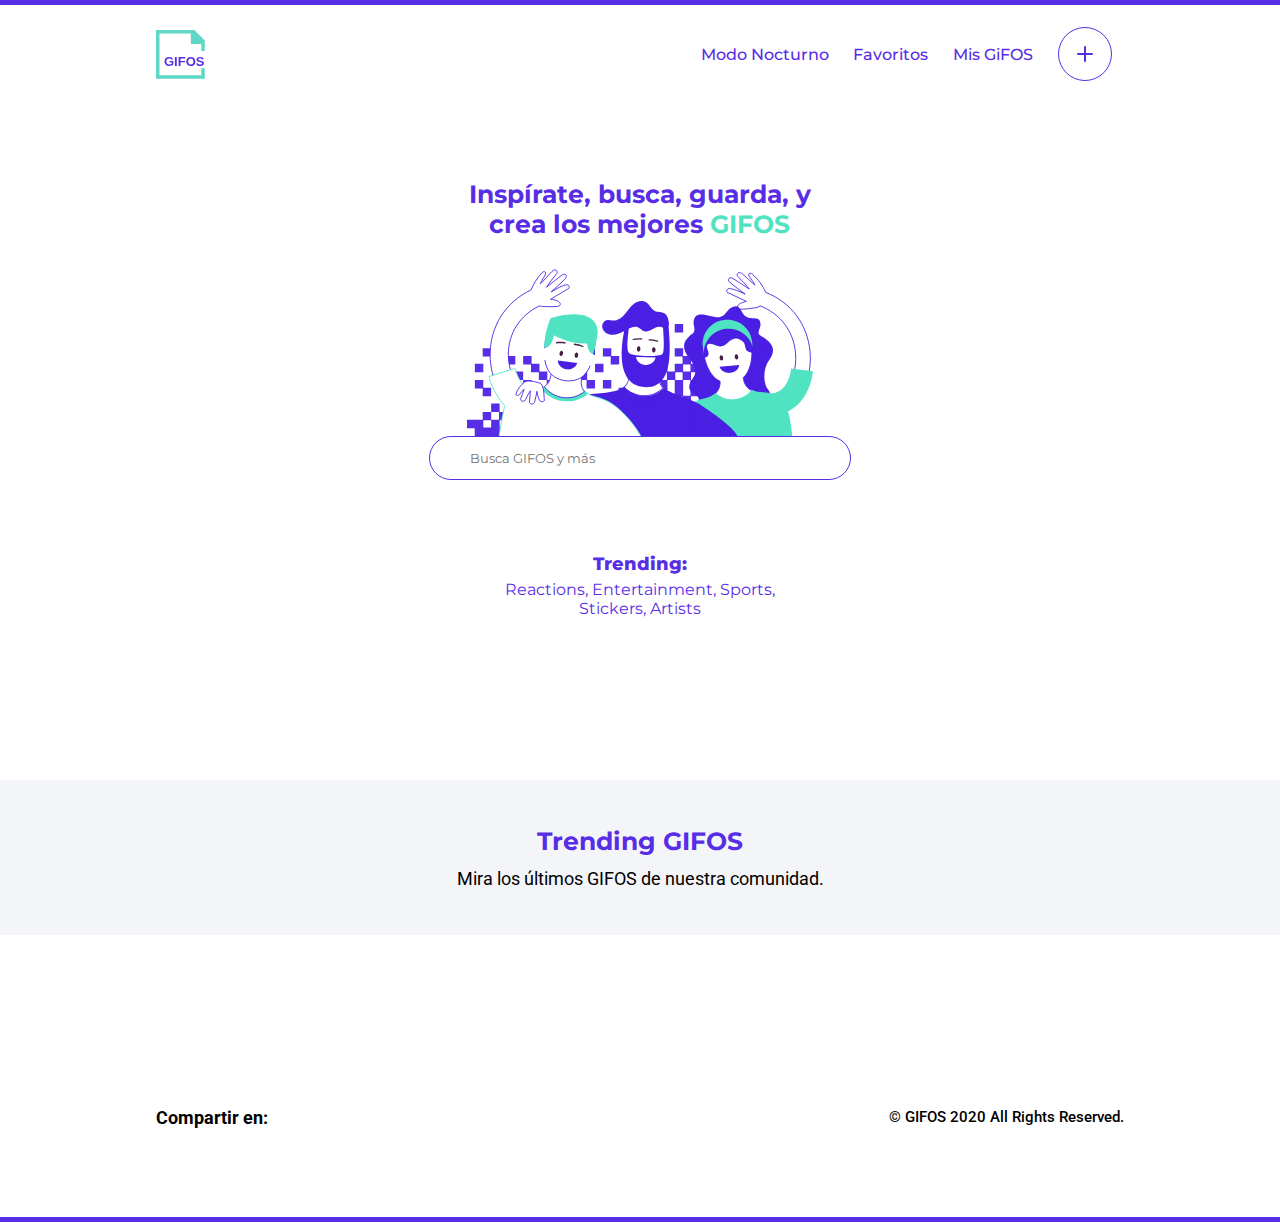
==== index.html @ c30f47fc "Se terminó la seccion favoritos y el comportamiento de los GIFOS" ====
<!DOCTYPE html>
<html lang="en">
<head>
    <meta charset="UTF-8">
    <meta http-equiv="X-UA-Compatible" content="IE=edge">
    <meta name="viewport" content="width=device-width, initial-scale=1.0">

    <!-- FONTS -->
    <link rel="preconnect" href="https://fonts.gstatic.com">
    <link href="https://fonts.googleapis.com/css2?family=Montserrat:wght@700&display=swap" rel="stylesheet">

    <!-- FONT AWESOME -->
    <link rel="stylesheet" href="https://pro.fontawesome.com/releases/v5.10.0/css/all.css" integrity="sha384-AYmEC3Yw5cVb3ZcuHtOA93w35dYTsvhLPVnYs9eStHfGJvOvKxVfELGroGkvsg+p" crossorigin="anonymous"/>

    <!-- ROBOTO PARA LOS LOGOS -->
    <link rel="preconnect" href="https://fonts.gstatic.com">
    <link href="https://fonts.googleapis.com/css2?family=Roboto:wght@700&display=swap" rel="stylesheet">
    
    <!-- STYLESHEETS -->
    <link rel="stylesheet" href="./style/basics_styles/style.css">
    <link rel="shortcut icon" href="assets/icon.png" type="image/x-icon">

    <!-- THEMES -->
    <link rel="stylesheet" href="./style/light_theme/light_theme.css" class="themeSheet">

    <title>GIFOS</title>
</head>
<body>
    <div class="bar"></div>
    <header class="">
        
        <img src="assets/logo-mobile.svg" alt="GIFOS_LOGO" class="logo">
        <i class="fas fa-bars burger_menu_btn"></i>
        <nav class="menu_navegacion">
            <ul>
                <li id="changeTheme">Modo Nocturno <span></span></li>
                <li class="option favs">Favoritos <span></span></li>
                <li class="option my_gifs">Mis GiFOS <span></span></li>
                <img src="assets/button-crear-gifo.svg" alt="" class="create_btn">
            </ul>

        </nav>
    </header>

    <main>
        <section class="main_section search_section">
            
            <h2>Inspírate, busca, guarda, y crea los mejores <span>GIFOS</span> </h2>

            <img src="assets/ilustra_header.svg" alt="Ilustracion_header">

            <div class="busqueda" id="despliegue">
                
                <div class="search">

                    <i class="fas fa-search icons"></i>
    
                    <input type="text" class="input_search" id="site-search" name="site-search" placeholder="Busca GIFOS y más">
    
                    <i class="fas fa-times icons icon_close"></i>
                    
                </div>
            
                <div class="resultado" id="resultado">

                    <div class="sugerencia" onclick="cuadrosBusqueda(1)">
                        
                    </div>
                    <div class="sugerencia" onclick="cuadrosBusqueda(2)">
            
                    </div>
                    <div class="sugerencia" onclick="cuadrosBusqueda(3)">
            
                    </div>
                </div>
                
            </div>
            <h3>Trending:</h3>
            <p>Reactions, Entertainment, Sports, Stickers, Artists</p>

        </section>

        <div class="full_screen_container" hidden></div>


        <section class="trendings">
            <h2>Trending GIFOS</h2>
            <p>Mira los últimos 
            GIFOS de nuestra comunidad.</p>

            <div class="gif-tendencias">
                
            </div>
        </section>
        
    </main>

    <footer>
        <h2>Compartir en:</h2>
        <div class="social_media">
            <i class="fab fa-facebook-f"></i>
            <i class="fab fa-twitter"></i>
            <i class="fab fa-instagram"></i>        </div>
        <p>© GIFOS 2020 All Rights Reserved.</p>
    </footer>
    <div class="bar"></div>

    <script src="scripts/funciones_pagina.js"></script>
    <script src="scripts/gifs.js"></script>
    <script src="scripts/script.js"></script>
    <script src="scripts/favorites.js"></script>
</body>
</html>
---- style/basics_styles/style.css ----
* {
  margin: 0;
  padding: 0;
  -webkit-box-sizing: border-box;
          box-sizing: border-box;
  font-family: 'Montserrat', sans-serif;
}

.bar {
  width: 100%;
  height: 5px;
}

header {
  display: -webkit-box;
  display: -ms-flexbox;
  display: flex;
  -webkit-box-orient: horizontal;
  -webkit-box-direction: normal;
      -ms-flex-flow: row wrap;
          flex-flow: row wrap;
  -webkit-box-pack: justify;
      -ms-flex-pack: justify;
          justify-content: space-between;
  -webkit-box-align: center;
      -ms-flex-align: center;
          align-items: center;
  padding: 22px 22px 22px 22px;
  z-index: 1;
  height: 95px;
  position: -webkit-sticky;
  position: sticky;
  top: 0;
}

header .logo:hover {
  cursor: pointer;
}

header .burger_menu_btn {
  font-size: 20px;
}

header .menu_navegacion {
  position: fixed;
  top: -100vh;
  right: 0;
  width: 100vw;
  height: 100vh;
  z-index: 100;
  -webkit-transition: 200ms ease-in;
  transition: 200ms ease-in;
  display: -webkit-box;
  display: -ms-flexbox;
  display: flex;
  -webkit-box-pack: center;
      -ms-flex-pack: center;
          justify-content: center;
}

header .menu_navegacion ul {
  margin-top: 10vh;
  list-style: none;
  display: -webkit-box;
  display: -ms-flexbox;
  display: flex;
  -webkit-box-orient: vertical;
  -webkit-box-direction: normal;
      -ms-flex-flow: column wrap;
          flex-flow: column wrap;
  -webkit-box-align: center;
      -ms-flex-align: center;
          align-items: center;
}

header .menu_navegacion ul img {
  display: none;
}

header .menu_navegacion ul li {
  padding: 15px 0;
  display: -webkit-box;
  display: -ms-flexbox;
  display: flex;
  -webkit-box-orient: vertical;
  -webkit-box-direction: normal;
      -ms-flex-flow: column;
          flex-flow: column;
  -webkit-box-align: center;
      -ms-flex-align: center;
          align-items: center;
}

header .menu_navegacion ul li:hover {
  cursor: pointer;
  -webkit-text-decoration: underline #50E3C2;
          text-decoration: underline #50E3C2;
}

header .menu_navegacion ul li span {
  margin-top: 10px;
  border-bottom: 1px solid;
  width: 35%;
}

main {
  display: -webkit-box;
  display: -ms-flexbox;
  display: flex;
  -webkit-box-orient: vertical;
  -webkit-box-direction: normal;
      -ms-flex-flow: column wrap;
          flex-flow: column wrap;
  -webkit-box-align: center;
      -ms-flex-align: center;
          align-items: center;
}

main .search_section {
  margin-top: 10px;
  display: -webkit-box;
  display: -ms-flexbox;
  display: flex;
  -webkit-box-orient: vertical;
  -webkit-box-direction: normal;
      -ms-flex-flow: column wrap;
          flex-flow: column wrap;
  width: 90%;
}

main .search_section h2 {
  width: 95%;
  text-align: center;
  font-size: 25px;
}

main .search_section img {
  margin-top: 30px;
  width: 82%;
  -ms-flex-item-align: center;
      -ms-grid-row-align: center;
      align-self: center;
}

main .search_section .busqueda {
  display: -webkit-box;
  display: -ms-flexbox;
  display: flex;
  -webkit-box-orient: vertical;
  -webkit-box-direction: normal;
      -ms-flex-flow: column;
          flex-flow: column;
  padding: 10px 20px;
  border-radius: 27px;
  -webkit-box-pack: justify;
      -ms-flex-pack: justify;
          justify-content: space-between;
}

main .search_section .busqueda .resultado {
  display: none;
  margin-left: 10px;
  border-top: 1px solid #c4c4c4;
  margin-top: 20px;
}

main .search_section .busqueda .resultado .sugerencia {
  display: -webkit-box;
  display: -ms-flexbox;
  display: flex;
  margin: 10px 0;
  padding: 5px;
}

main .search_section .busqueda .resultado .sugerencia:hover {
  background-color: rgba(191, 189, 189, 0.3);
  cursor: pointer;
}

main .search_section .busqueda .search {
  display: -webkit-box;
  display: -ms-flexbox;
  display: flex;
  -webkit-box-align: center;
      -ms-flex-align: center;
          align-items: center;
  -webkit-box-orient: horizontal;
  -webkit-box-direction: reverse;
      -ms-flex-flow: row-reverse;
          flex-flow: row-reverse;
}

main .search_section .busqueda .search .icon_close {
  display: none;
}

main .search_section .busqueda .search .input_search {
  height: 22px;
  border: none;
  width: 100%;
  margin: 0 10px;
  padding-left: 10px;
}

main .search_section .busqueda .search .icons:hover {
  cursor: pointer;
}

main .search_section .busqueda .busqueda {
  display: none;
}

main .search_section h3 {
  font-size: 16px;
  -ms-flex-item-align: center;
      -ms-grid-row-align: center;
      align-self: center;
  margin: 44px 0 5px 0;
  font-weight: 800;
}

main .search_section p {
  font-size: 14px;
  -ms-flex-item-align: center;
      -ms-grid-row-align: center;
      align-self: center;
  width: 70%;
  text-align: center;
  font-weight: 400;
}

.gif {
  background-size: 100% 100%;
  -ms-flex-item-align: center;
      -ms-grid-row-align: center;
      align-self: center;
  -ms-grid-column-align: center;
      justify-self: center;
  width: 260px;
  height: 200px;
}

.gif .gif_bg {
  overflow: hidden;
  height: 100%;
}

.gif .gif_hover {
  background-color: #562ee5a3;
  padding: 15px;
  display: -webkit-box;
  display: -ms-flexbox;
  display: flex;
  -webkit-box-orient: vertical;
  -webkit-box-direction: normal;
      -ms-flex-flow: column wrap;
          flex-flow: column wrap;
  -webkit-box-pack: justify;
      -ms-flex-pack: justify;
          justify-content: space-between;
  display: none;
  height: 100%;
}

.gif .gif_hover .buttons {
  -ms-flex-item-align: end;
      align-self: flex-end;
}

.gif .gif_hover .buttons .button {
  height: 25px;
  width: 25px;
  border-radius: 5px;
  border: none;
  opacity: 0.8;
}

.gif .gif_hover .buttons .button i {
  color: #562ee5;
}

.gif .gif_hover .buttons .button:hover {
  opacity: 1;
  cursor: pointer;
}

.gif .gif_hover .buttons .un_fav {
  opacity: 1;
}

.gif .gif_hover h2 {
  font-size: 18px;
  color: white;
  font-weight: 400;
}

.gif .gif_hover P {
  justify-self: flex-end;
  color: white;
  font-size: 15px;
  -ms-flex-item-align: end;
      align-self: flex-end;
}

.gif .gif_hover .unfav .un_fav, .gif .gif_hover .unfav .delete {
  display: none;
}

.gif .gif_hover .mygif .un_fav, .gif .gif_hover .mygif .fav {
  display: none;
}

.gif .gif_hover .favorite .fav, .gif .gif_hover .favorite .delete {
  display: none;
}

/* Large devices (laptops/desktops, 768px and up) */
@media only screen and (max-width: 768px) {
  .gif {
    width: 156px;
    height: 120px;
  }
  .gif .gif_hover {
    padding: 5px !important;
  }
  .gif .gif_hover .button {
    -webkit-transform: scale(0.9) !important;
            transform: scale(0.9) !important;
  }
  .gif .gif_hover h2 {
    font-size: 10px;
  }
  .gif .gif_hover p {
    font-size: 8px;
  }
}

.full_screen_container {
  width: 100vw;
  height: 100vh;
  position: fixed;
  top: 0;
  left: 0;
  background-color: rgba(0, 0, 0, 0.8);
  z-index: 10000;
  padding: 15px;
  display: none;
  -webkit-box-orient: horizontal;
  -webkit-box-direction: normal;
      -ms-flex-flow: row wrap;
          flex-flow: row wrap;
  -webkit-box-pack: center;
      -ms-flex-pack: center;
          justify-content: center;
  -webkit-box-align: center;
      -ms-flex-align: center;
          align-items: center;
}

@media only screen and (max-width: 768px) {
  .full_screen_container img {
    width: 95vw;
  }
}

.section_favs {
  display: -webkit-box;
  display: -ms-flexbox;
  display: flex;
  -webkit-box-orient: vertical;
  -webkit-box-direction: normal;
      -ms-flex-flow: column wrap;
          flex-flow: column wrap;
  -webkit-box-align: center;
      -ms-flex-align: center;
          align-items: center;
  margin-top: 46px;
}

.section_favs .grid_container {
  margin-top: 46px;
  width: 95vw;
  display: -ms-grid;
  display: grid;
  -ms-grid-columns: (1fr)[2];
      grid-template-columns: repeat(2, 1fr);
  grid-gap: 15px 0;
  grid-auto-rows: minmax(100px, auto);
}

.section_favs .grid_container .no_gifs {
  text-align: center;
}

@media only screen and (min-width: 768px) {
  .grid_container {
    width: 80vw !important;
    display: -ms-grid;
    display: grid;
    -ms-grid-columns: (1fr)[4] !important;
        grid-template-columns: repeat(4, 1fr) !important;
    grid-gap: 10px !important;
    grid-auto-rows: minmax(100px, auto) !important;
  }
}

main .trendings {
  padding: 46px 0;
  margin-top: 90px;
  display: -webkit-box;
  display: -ms-flexbox;
  display: flex;
  -webkit-box-orient: vertical;
  -webkit-box-direction: normal;
      -ms-flex-flow: column wrap;
          flex-flow: column wrap;
  -webkit-box-align: center;
      -ms-flex-align: center;
          align-items: center;
  width: 100%;
}

main .trendings h2 {
  font-size: 20px;
}

main .trendings p {
  font-size: 16px;
  text-align: center;
  width: 60%;
  font-family: Roboto, sans-serif;
}

footer {
  margin-top: 82px;
  display: -webkit-box;
  display: -ms-flexbox;
  display: flex;
  -webkit-box-orient: vertical;
  -webkit-box-direction: normal;
      -ms-flex-flow: column wrap;
          flex-flow: column wrap;
  -webkit-box-align: center;
      -ms-flex-align: center;
          align-items: center;
  height: 200px;
  -ms-flex-pack: distribute;
      justify-content: space-around;
}

footer h2 {
  font-size: 18px;
  font-family: 'Roboto', sans-serif;
}

footer .social_media {
  display: -webkit-box;
  display: -ms-flexbox;
  display: flex;
  -ms-flex-pack: distribute;
      justify-content: space-around;
  width: 50%;
}

footer .social_media img {
  height: 25px;
}

footer p {
  font-size: 15px;
  font-family: 'Roboto', sans-serif;
  font-weight: 500;
}

/* Large devices (laptops/desktops, 768px and up) */
@media only screen and (min-width: 768px) {
  header {
    height: unset;
    display: -webkit-box;
    display: -ms-flexbox;
    display: flex;
    -webkit-box-orient: horizontal;
    -webkit-box-direction: normal;
        -ms-flex-flow: row wrap;
            flex-flow: row wrap;
    padding: 22px 156px;
    position: static;
  }
  header .burger_menu_btn {
    display: none;
  }
  header .menu_navegacion {
    position: static;
    width: unset;
    height: unset;
    display: -webkit-box;
    display: -ms-flexbox;
    display: flex;
    -webkit-box-orient: horizontal;
    -webkit-box-direction: normal;
        -ms-flex-flow: row wrap;
            flex-flow: row wrap;
    width: 45%;
  }
  header .menu_navegacion ul {
    margin-top: 0;
    width: 100%;
    list-style: none;
    display: -webkit-box;
    display: -ms-flexbox;
    display: flex;
    -webkit-box-orient: horizontal;
    -webkit-box-direction: normal;
        -ms-flex-flow: row wrap;
            flex-flow: row wrap;
    -ms-flex-pack: distribute;
        justify-content: space-around;
  }
  header .menu_navegacion ul img {
    display: block;
  }
  header .menu_navegacion ul img:hover {
    cursor: pointer;
  }
  header .menu_navegacion ul li {
    padding: 15px 0;
    display: -webkit-box;
    display: -ms-flexbox;
    display: flex;
    -webkit-box-orient: vertical;
    -webkit-box-direction: normal;
        -ms-flex-flow: column;
            flex-flow: column;
    -webkit-box-align: center;
        -ms-flex-align: center;
            align-items: center;
  }
  header .menu_navegacion ul li span {
    display: none;
  }
  main .search_section {
    width: 33%;
    margin-top: 76px;
  }
  main .search_section h2 {
    width: 90%;
    -ms-flex-item-align: center;
        -ms-grid-row-align: center;
        align-self: center;
  }
  main .search_section h3 {
    margin-top: 73px;
    font-size: 18px;
  }
  main .search_section p {
    font-size: 16px;
  }
  main .trendings {
    margin-top: 162px;
  }
  main .trendings h2 {
    font-size: 25px;
    margin-bottom: 12px;
  }
  main .trendings p {
    font-size: 18px;
    width: unset;
  }
  footer {
    -webkit-box-orient: horizontal;
    -webkit-box-direction: normal;
        -ms-flex-flow: row wrap;
            flex-flow: row wrap;
    -webkit-box-pack: start;
        -ms-flex-pack: start;
            justify-content: flex-start;
    padding: 0 156px;
  }
  footer .social_media {
    width: 10%;
    margin-left: 10px;
  }
  footer p {
    margin-left: auto;
  }
}
/*# sourceMappingURL=style.css.map */
---- style/light_theme/light_theme.css ----
.bar {
  background-color: #572EE5;
}

header {
  background-color: white;
}

.burger_menu_btn {
  color: #572EE5;
}

.menu_navegacion {
  background-color: #572ee5f0;
}

.menu_navegacion li {
  color: white;
}

.search_section h2 {
  color: #572EE5;
}

.search_section h2 span {
  color: #50E3C2;
}

.search_section i {
  color: #572EE5;
}

.search_section .busqueda {
  border: 1px solid #572EE5;
}

.search_section h3 {
  color: #572EE5;
}

.search_section p {
  color: #572EE5;
}

.section_favs h2 {
  color: #572EE5;
}

.section_favs .no_gifs {
  color: #572EE5;
}

.trendings {
  background-color: #F3F5F8;
}

.trendings h2 {
  color: #572EE5;
}

.trendings p {
  color: black;
}

footer .social_media {
  color: #9CAFC3;
  font-size: 1.8rem;
}

footer .social_media i:hover {
  color: #572EE5;
  cursor: pointer;
}

@media only screen and (min-width: 768px) {
  .menu_navegacion {
    background-color: transparent;
  }
  .menu_navegacion li {
    color: #572EE5;
    font-weight: 500;
  }
  .menu_navegacion li:hover {
    color: #50E3C2;
  }
}
/*# sourceMappingURL=light_theme.css.map */
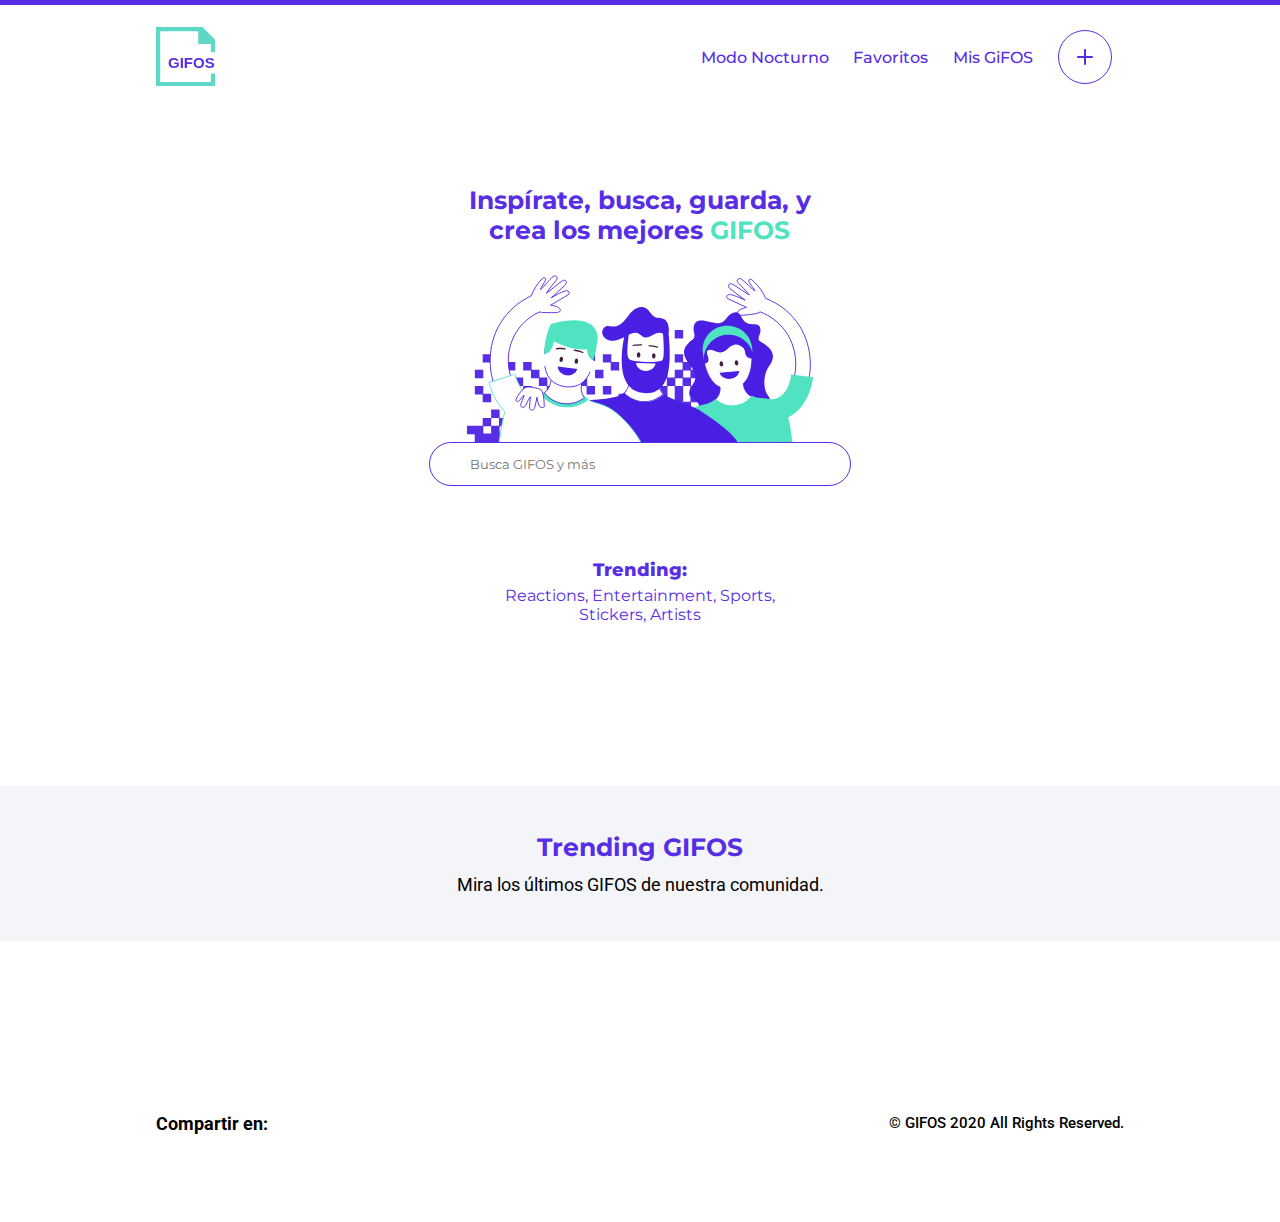
==== commit 30239509: "Script de subida" ====
--- a/index.html
+++ b/index.html
@@ -4,6 +4,7 @@
     <meta charset="UTF-8">
     <meta http-equiv="X-UA-Compatible" content="IE=edge">
     <meta name="viewport" content="width=device-width, initial-scale=1.0">
+    
 
     <!-- FONTS -->
     <link rel="preconnect" href="https://fonts.gstatic.com">
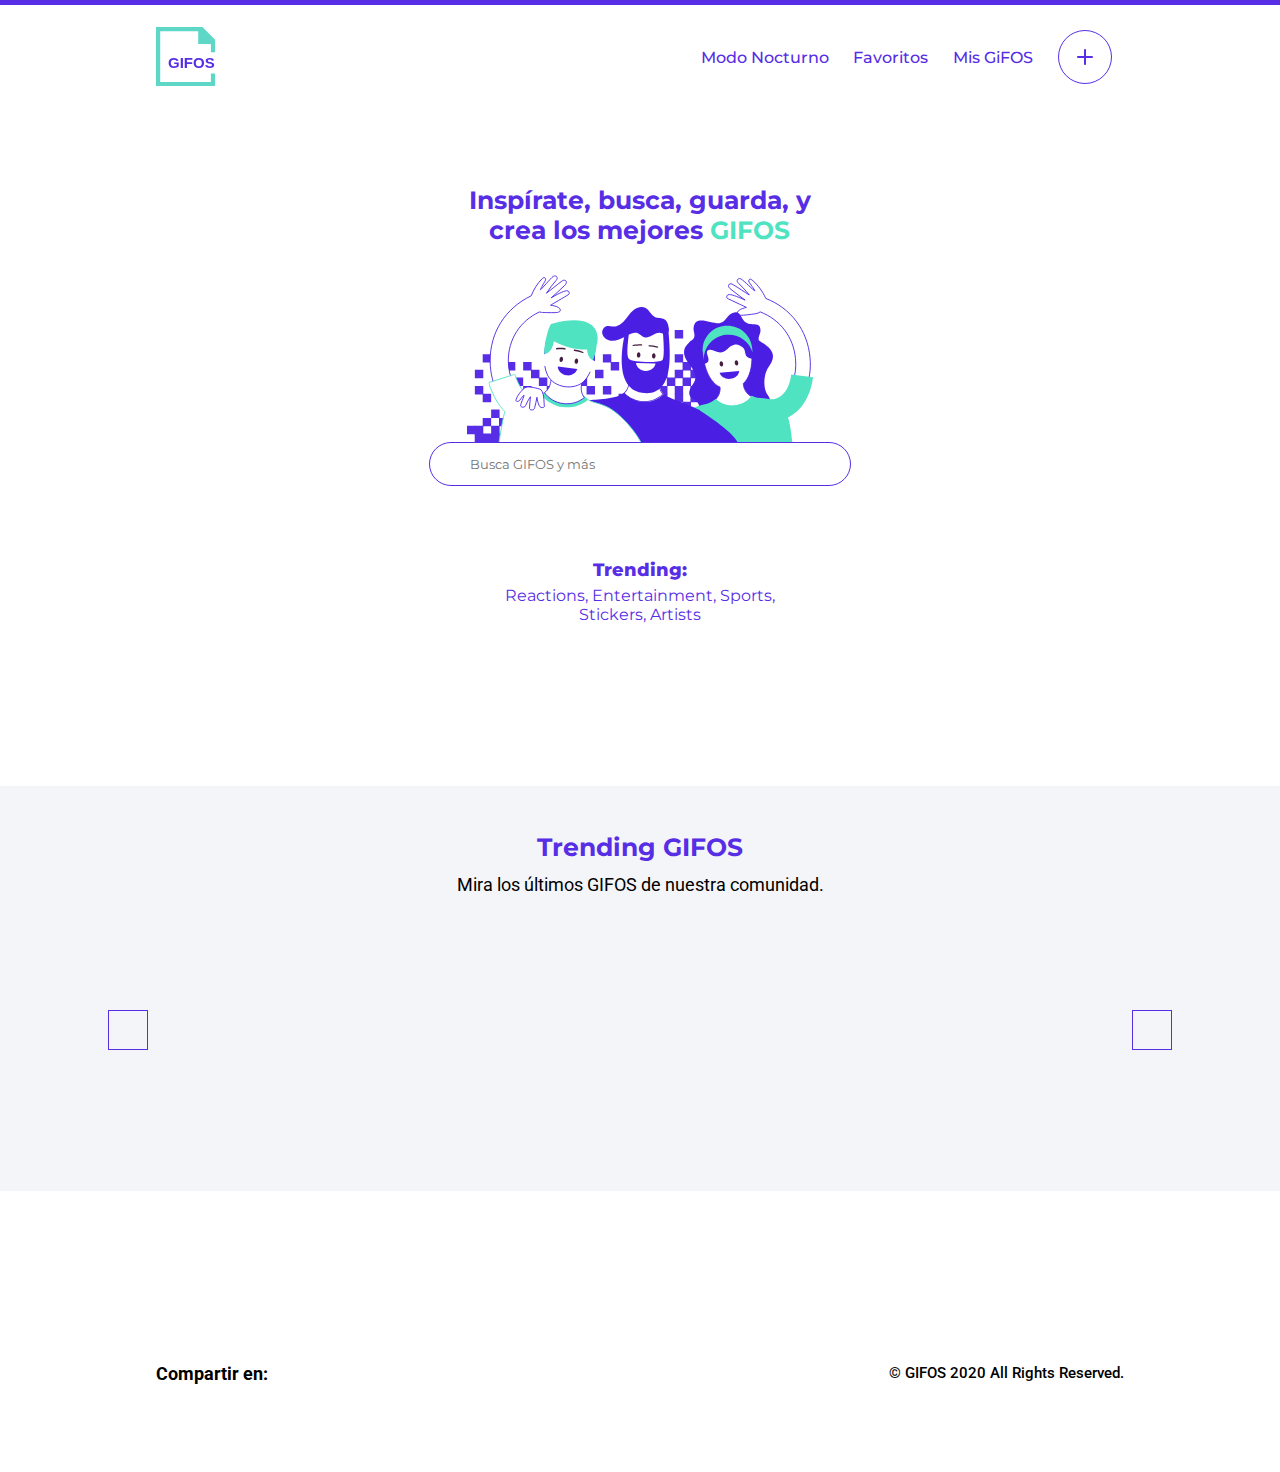
==== commit 0506acb9: "Creacion del carrusel, y ajuste en la pantalla completa de los gifs" ====
--- a/index.html
+++ b/index.html
@@ -81,17 +81,29 @@
 
         </section>
 
-        <div class="full_screen_container" hidden></div>
+        <div class="full_screen_container" hidden>
 
+            
+        </div>
 
         <section class="trendings">
             <h2>Trending GIFOS</h2>
             <p>Mira los últimos 
             GIFOS de nuestra comunidad.</p>
+            
+            
+            <div class="trendings_container">
 
-            <div class="gif-tendencias">
-                
+                <button class="slider" id="left"><i class="fas fa-chevron-left"></i></button>
+
+                <div class="carousel-gif-tendencias">
+
+                </div>
+
+                <button class="slider" id="right"><i class="fas fa-chevron-right"></i></button>
             </div>
+
+            
         </section>
         
     </main>
@@ -109,6 +121,7 @@
     <script src="scripts/funciones_pagina.js"></script>
     <script src="scripts/gifs.js"></script>
     <script src="scripts/script.js"></script>
+    <script src="scripts/trendings.js"></script>
     <script src="scripts/favorites.js"></script>
 </body>
 </html>--- a/style/basics_styles/style.css
+++ b/style/basics_styles/style.css
@@ -4,6 +4,10 @@
   -webkit-box-sizing: border-box;
           box-sizing: border-box;
   font-family: 'Montserrat', sans-serif;
+}
+
+body {
+  overflow-x: hidden;
 }
 
 .bar {
@@ -253,8 +257,8 @@
   display: flex;
   -webkit-box-orient: vertical;
   -webkit-box-direction: normal;
-      -ms-flex-flow: column wrap;
-          flex-flow: column wrap;
+      -ms-flex-flow: column;
+          flex-flow: column;
   -webkit-box-pack: justify;
       -ms-flex-pack: justify;
           justify-content: space-between;
@@ -314,23 +318,22 @@
   display: none;
 }
 
-/* Large devices (laptops/desktops, 768px and up) */
 @media only screen and (max-width: 768px) {
-  .gif {
+  .gif, .trending {
     width: 156px;
     height: 120px;
   }
-  .gif .gif_hover {
+  .gif .gif_hover, .trending .gif_hover {
     padding: 5px !important;
   }
-  .gif .gif_hover .button {
+  .gif .gif_hover .button, .trending .gif_hover .button {
     -webkit-transform: scale(0.9) !important;
             transform: scale(0.9) !important;
   }
-  .gif .gif_hover h2 {
+  .gif .gif_hover h2, .trending .gif_hover h2 {
     font-size: 10px;
   }
-  .gif .gif_hover p {
+  .gif .gif_hover p, .trending .gif_hover p {
     font-size: 8px;
   }
 }
@@ -341,14 +344,16 @@
   position: fixed;
   top: 0;
   left: 0;
-  background-color: rgba(0, 0, 0, 0.8);
+  background-color: white;
   z-index: 10000;
   padding: 15px;
-  display: none;
-  -webkit-box-orient: horizontal;
-  -webkit-box-direction: normal;
-      -ms-flex-flow: row wrap;
-          flex-flow: row wrap;
+  border: 2px solid black;
+  overflow: scroll;
+  display: none;
+  -webkit-box-orient: vertical;
+  -webkit-box-direction: normal;
+      -ms-flex-flow: column;
+          flex-flow: column;
   -webkit-box-pack: center;
       -ms-flex-pack: center;
           justify-content: center;
@@ -357,9 +362,86 @@
           align-items: center;
 }
 
+.full_screen_container .fa-times {
+  position: absolute;
+  top: 40px;
+  right: 40px;
+  font-size: 1.4rem;
+}
+
+.full_screen_container .fa-times:hover {
+  cursor: pointer;
+}
+
+.full_screen_container .controllers {
+  display: -webkit-box;
+  display: -ms-flexbox;
+  display: flex;
+  -webkit-box-orient: horizontal;
+  -webkit-box-direction: reverse;
+      -ms-flex-direction: row-reverse;
+          flex-direction: row-reverse;
+  -webkit-box-pack: justify;
+      -ms-flex-pack: justify;
+          justify-content: space-between;
+  padding: 20px;
+  width: 50vw;
+  border: 1px solid rgba(128, 128, 128, 0.46);
+}
+
+.full_screen_container .controllers .button {
+  height: 25px;
+  width: 25px;
+  border-radius: 5px;
+  border: none;
+  opacity: 0.8;
+}
+
+.full_screen_container .controllers .button i {
+  color: #562ee5;
+}
+
+.full_screen_container .controllers .button i:hover {
+  cursor: pointer;
+}
+
+.full_screen_container .controllers .button:hover {
+  opacity: 1;
+  cursor: pointer;
+}
+
+.full_screen_container .controllers .info {
+  display: -webkit-box;
+  display: -ms-flexbox;
+  display: flex;
+  -webkit-box-orient: vertical;
+  -webkit-box-direction: normal;
+      -ms-flex-flow: column;
+          flex-flow: column;
+}
+
+.full_screen_container .controllers .info h2, .full_screen_container .controllers .info p {
+  font-size: 0.7rem;
+}
+
+.full_screen_container .favorite .delete, .full_screen_container .favorite .expand, .full_screen_container .favorite .fav {
+  display: none;
+}
+
+.full_screen_container .unfav .delete, .full_screen_container .unfav .expand, .full_screen_container .unfav .un_fav {
+  display: none;
+}
+
 @media only screen and (max-width: 768px) {
   .full_screen_container img {
-    width: 95vw;
+    width: 90vw;
+  }
+  .full_screen_container .controllers {
+    width: 95%;
+    height: 10vh;
+    -webkit-box-pack: justify;
+        -ms-flex-pack: justify;
+            justify-content: space-between;
   }
 }
 
@@ -429,6 +511,64 @@
   text-align: center;
   width: 60%;
   font-family: Roboto, sans-serif;
+}
+
+.trendings_container {
+  margin-top: 20px;
+  width: 100vw;
+  display: -webkit-box;
+  display: -ms-flexbox;
+  display: flex;
+  -webkit-box-orient: horizontal;
+  -webkit-box-direction: normal;
+      -ms-flex-flow: row wrap;
+          flex-flow: row wrap;
+  -ms-flex-pack: distribute;
+      justify-content: space-around;
+  -webkit-box-align: center;
+      -ms-flex-align: center;
+          align-items: center;
+}
+
+.trendings_container .carousel-gif-tendencias {
+  scroll-behavior: smooth;
+  width: 90%;
+  display: -webkit-box;
+  display: -ms-flexbox;
+  display: flex;
+  overflow-y: hidden;
+  overflow-x: scroll;
+  height: 230px;
+}
+
+.trendings_container .carousel-gif-tendencias::-webkit-scrollbar {
+  display: none;
+}
+
+.trendings_container .carousel-gif-tendencias .gif {
+  margin: 10px;
+  min-width: 176px;
+  height: 140px;
+}
+
+.trendings_container .carousel-gif-tendencias .gif .gif_hover .info p, .trendings_container .carousel-gif-tendencias .gif .gif_hover .info h2 {
+  font-size: 1.03rem;
+  text-align: left;
+}
+
+.trendings_container .slider {
+  display: none;
+  width: 40px;
+  height: 40px;
+  background-color: transparent;
+  border: 1px solid #572EE5;
+  color: #572EE5;
+}
+
+.trendings_container .slider:hover {
+  cursor: pointer;
+  background-color: #572EE5;
+  color: white;
 }
 
 footer {
@@ -566,6 +706,20 @@
     font-size: 18px;
     width: unset;
   }
+  .trendings_container {
+    width: 90vw;
+  }
+  .trendings_container .carousel-gif-tendencias {
+    width: 70%;
+  }
+  .trendings_container .carousel-gif-tendencias .gif {
+    margin: 10px;
+    min-width: 260px;
+    height: 220px;
+  }
+  .trendings_container .slider {
+    display: block;
+  }
   footer {
     -webkit-box-orient: horizontal;
     -webkit-box-direction: normal;
--- a/style/light_theme/light_theme.css
+++ b/style/light_theme/light_theme.css
@@ -62,6 +62,10 @@
   color: black;
 }
 
+.full_screen_container .fa-times {
+  color: #572EE5;
+}
+
 footer .social_media {
   color: #9CAFC3;
   font-size: 1.8rem;
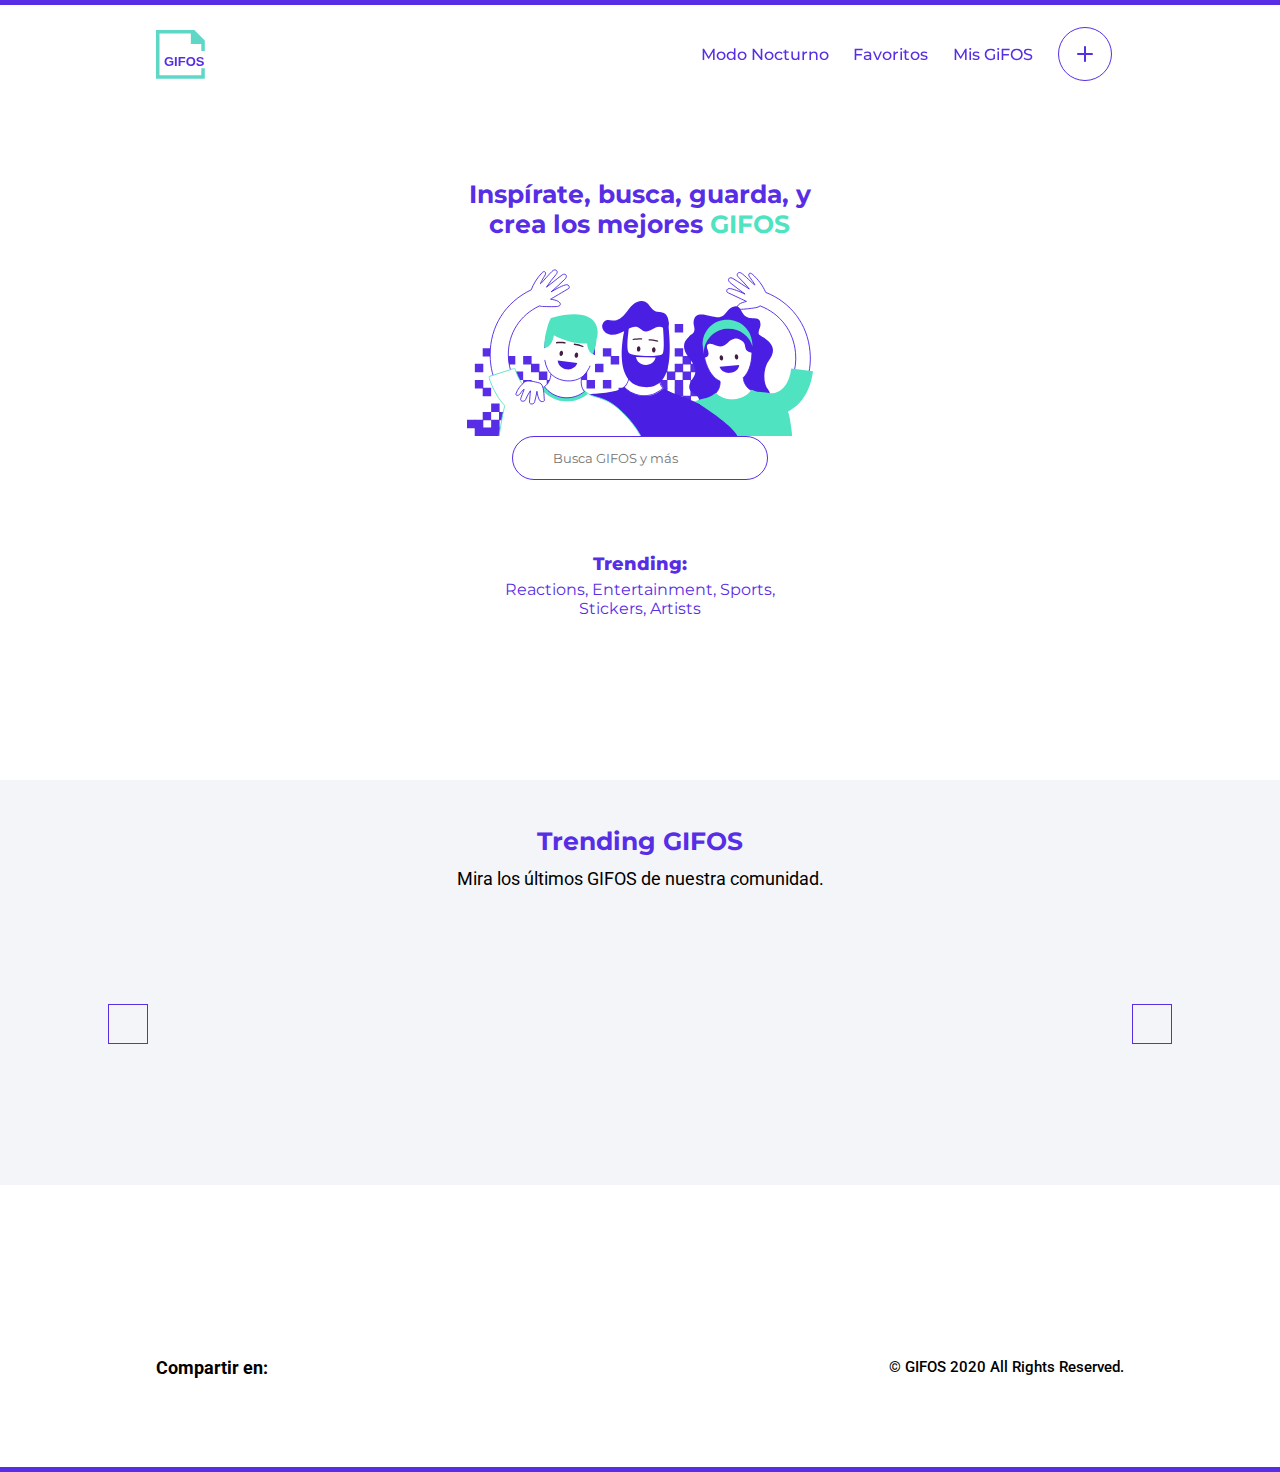
==== commit 2004f9ec: "seccion de busqueda arreglada" ====
--- a/index.html
+++ b/index.html
@@ -76,10 +76,20 @@
                 </div>
                 
             </div>
+
+            
+            
+    
             <h3>Trending:</h3>
             <p>Reactions, Entertainment, Sports, Stickers, Artists</p>
 
         </section>
+
+        <div class="grid_container">
+        
+        </div>
+        
+        
 
         <div class="full_screen_container" hidden>
 
@@ -123,5 +133,6 @@
     <script src="scripts/script.js"></script>
     <script src="scripts/trendings.js"></script>
     <script src="scripts/favorites.js"></script>
+    <script src="scripts/misGifs.js"></script>
 </body>
 </html>--- a/style/basics_styles/style.css
+++ b/style/basics_styles/style.css
@@ -13,6 +13,9 @@
 .bar {
   width: 100%;
   height: 5px;
+  position: -webkit-sticky;
+  position: sticky;
+  top: 0;
 }
 
 header {
@@ -312,6 +315,10 @@
 
 .gif .gif_hover .mygif .un_fav, .gif .gif_hover .mygif .fav {
   display: none;
+}
+
+.gif .gif_hover .mygif .delete {
+  display: inline-block !important;
 }
 
 .gif .gif_hover .favorite .fav, .gif .gif_hover .favorite .delete {
@@ -434,10 +441,10 @@
 
 @media only screen and (max-width: 768px) {
   .full_screen_container img {
-    width: 90vw;
+    width: 95vw;
   }
   .full_screen_container .controllers {
-    width: 95%;
+    width: 97%;
     height: 10vh;
     -webkit-box-pack: justify;
         -ms-flex-pack: justify;
@@ -445,7 +452,7 @@
   }
 }
 
-.section_favs {
+.section_favs, .section_mis_gifs, .search_section {
   display: -webkit-box;
   display: -ms-flexbox;
   display: flex;
@@ -459,7 +466,7 @@
   margin-top: 46px;
 }
 
-.section_favs .grid_container {
+.section_favs .grid_container, .section_mis_gifs .grid_container, .search_section .grid_container {
   margin-top: 46px;
   width: 95vw;
   display: -ms-grid;
@@ -470,7 +477,7 @@
   grid-auto-rows: minmax(100px, auto);
 }
 
-.section_favs .grid_container .no_gifs {
+.section_favs .grid_container .no_gifs, .section_mis_gifs .grid_container .no_gifs, .search_section .grid_container .no_gifs {
   text-align: center;
 }
 
--- a/style/light_theme/light_theme.css
+++ b/style/light_theme/light_theme.css
@@ -42,11 +42,11 @@
   color: #572EE5;
 }
 
-.section_favs h2 {
+.section_favs h2, .section_mis_gifs h2 {
   color: #572EE5;
 }
 
-.section_favs .no_gifs {
+.section_favs .no_gifs, .section_mis_gifs .no_gifs {
   color: #572EE5;
 }
 
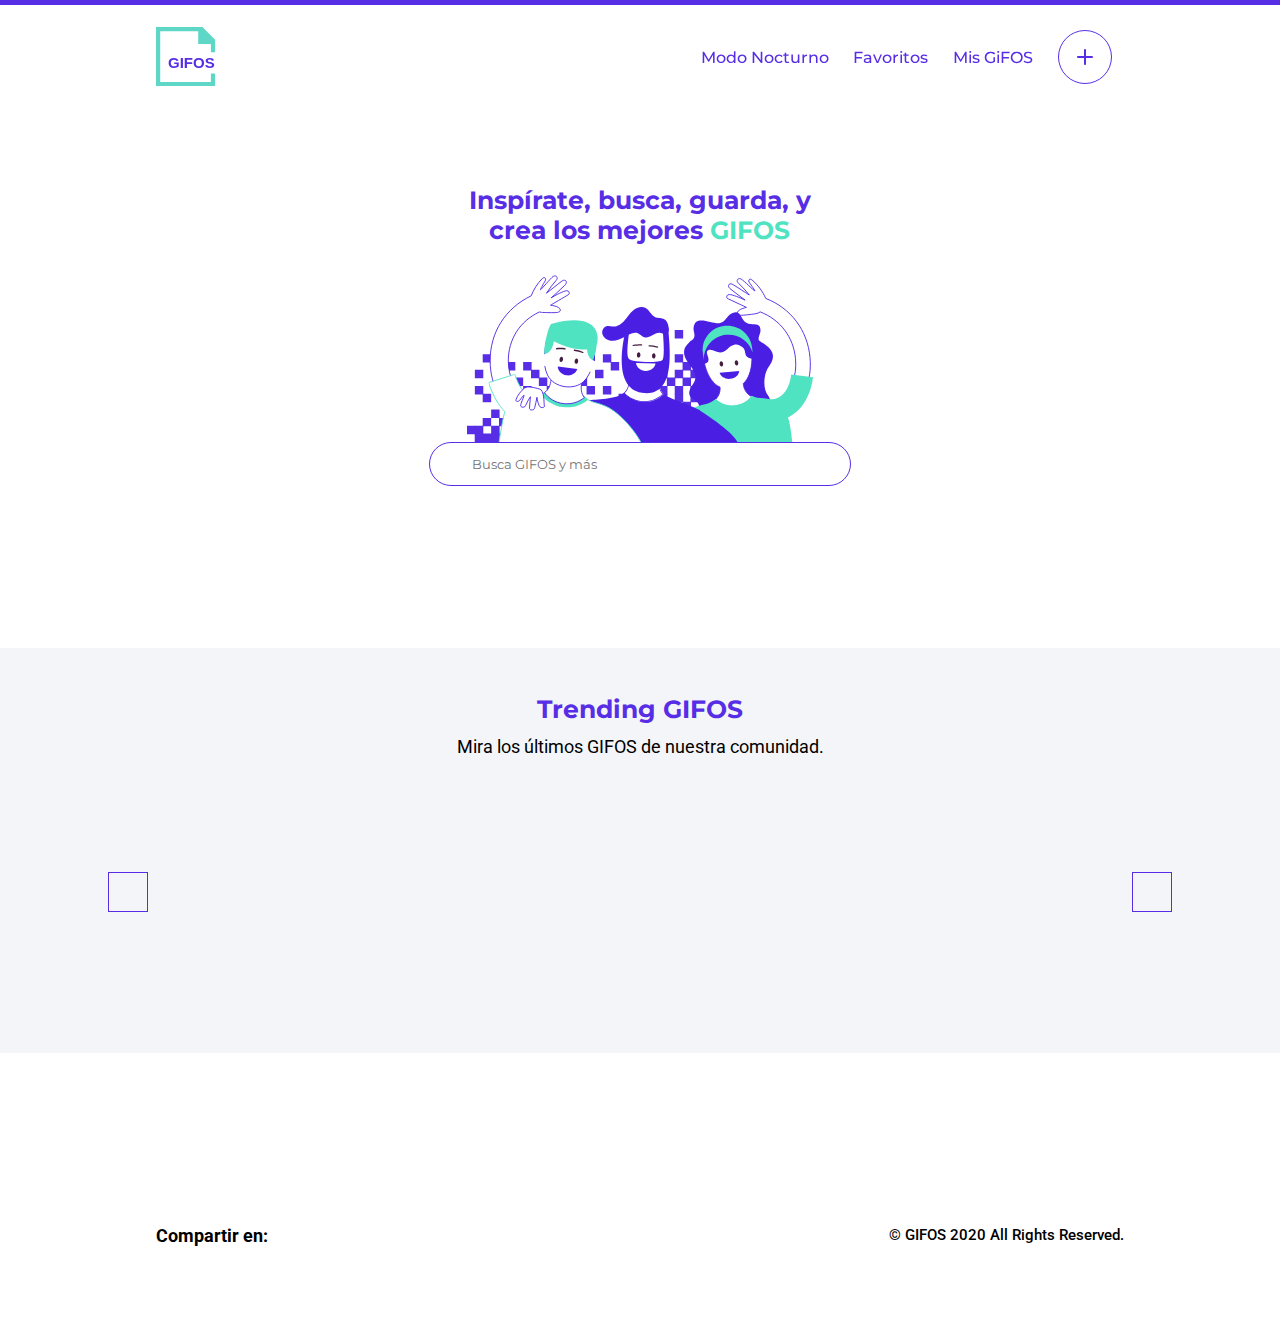
==== commit 0d9e5f26: "Diseño de Upload implementado falta ultima correccion de subida" ====
--- a/index.html
+++ b/index.html
@@ -80,14 +80,22 @@
             
             
     
-            <h3>Trending:</h3>
-            <p>Reactions, Entertainment, Sports, Stickers, Artists</p>
+            
 
         </section>
 
-        <div class="grid_container">
+        <section class="search_result" hidden>
+
+            <div class="div_search_result"></div>
+            <h2 class="search_title"></h2>
+            <div class="grid_container">
+            
+            </div>
+
+            <h3>Trending:</h3>
+            <p>Reactions, Entertainment, Sports, Stickers, Artists</p>
+        </section>
         
-        </div>
         
         
 
--- a/style/basics_styles/style.css
+++ b/style/basics_styles/style.css
@@ -37,7 +37,7 @@
   height: 95px;
   position: -webkit-sticky;
   position: sticky;
-  top: 0;
+  top: 5px;
 }
 
 header .logo:hover {
@@ -123,6 +123,19 @@
           align-items: center;
 }
 
+main .search_result {
+  display: none;
+}
+
+main .search_result .search_title {
+  text-align: center;
+  margin: 60px;
+}
+
+main .search_result h3 {
+  margin: 50px 0 0 0;
+}
+
 main .search_section {
   margin-top: 10px;
   display: -webkit-box;
@@ -204,7 +217,7 @@
 main .search_section .busqueda .search .input_search {
   height: 22px;
   border: none;
-  width: 100%;
+  width: 65vw;
   margin: 0 10px;
   padding-left: 10px;
 }
@@ -452,7 +465,7 @@
   }
 }
 
-.section_favs, .section_mis_gifs, .search_section {
+.section_favs, .section_mis_gifs, .search_result {
   display: -webkit-box;
   display: -ms-flexbox;
   display: flex;
@@ -466,7 +479,7 @@
   margin-top: 46px;
 }
 
-.section_favs .grid_container, .section_mis_gifs .grid_container, .search_section .grid_container {
+.section_favs .grid_container, .section_mis_gifs .grid_container, .search_result .grid_container {
   margin-top: 46px;
   width: 95vw;
   display: -ms-grid;
@@ -477,7 +490,7 @@
   grid-auto-rows: minmax(100px, auto);
 }
 
-.section_favs .grid_container .no_gifs, .section_mis_gifs .grid_container .no_gifs, .search_section .grid_container .no_gifs {
+.section_favs .grid_container .no_gifs, .section_mis_gifs .grid_container .no_gifs, .search_result .grid_container .no_gifs {
   text-align: center;
 }
 
@@ -578,6 +591,100 @@
   color: white;
 }
 
+.main_upload #comenzar, .main_upload .capturar, .main_upload #stop, .main_upload #subir2 {
+  width: 8vw;
+  padding: 12px;
+  border-radius: 25px;
+}
+
+.main_upload .section_a {
+  display: -webkit-box;
+  display: -ms-flexbox;
+  display: flex;
+  -webkit-box-align: center;
+      -ms-flex-align: center;
+          align-items: center;
+}
+
+.main_upload .section_a #subir {
+  display: -webkit-box;
+  display: -ms-flexbox;
+  display: flex;
+  -webkit-box-pack: center;
+      -ms-flex-pack: center;
+          justify-content: center;
+  -webkit-box-align: center;
+      -ms-flex-align: center;
+          align-items: center;
+  border: 1px solid;
+  width: 50vw;
+  height: 50vh;
+  margin: 10px 30px;
+  padding: 35px 108px;
+}
+
+.main_upload .section_a #subir video {
+  width: 480px;
+  height: 320px;
+}
+
+.main_upload .section_a .pelicula_logo {
+  -ms-flex-item-align: end;
+      align-self: flex-end;
+}
+
+.main_upload .section_a .camara_logo {
+  padding-right: 50px;
+  height: 150px;
+}
+
+.main_upload .buttons {
+  display: -webkit-box;
+  display: -ms-flexbox;
+  display: flex;
+  -webkit-box-orient: vertical;
+  -webkit-box-direction: normal;
+      -ms-flex-flow: column wrap;
+          flex-flow: column wrap;
+  -webkit-box-align: center;
+      -ms-flex-align: center;
+          align-items: center;
+}
+
+.main_upload .buttons .paginator {
+  display: -webkit-box;
+  display: -ms-flexbox;
+  display: flex;
+  width: 12vw;
+  -webkit-box-pack: justify;
+      -ms-flex-pack: justify;
+          justify-content: space-between;
+  margin: 24px 0;
+}
+
+.main_upload .buttons .paginator p {
+  display: -webkit-box;
+  display: -ms-flexbox;
+  display: flex;
+  -webkit-box-pack: center;
+      -ms-flex-pack: center;
+          justify-content: center;
+  -webkit-box-align: center;
+      -ms-flex-align: center;
+          align-items: center;
+  width: 40px;
+  height: 40px;
+  border-radius: 50%;
+  border: 1px solid;
+}
+
+.main_upload .buttons .divisor {
+  border: 3px solid;
+  width: 55vw;
+  border-radius: 5px;
+  margin: 0 0 24px 0;
+}
+
 footer {
   margin-top: 82px;
   display: -webkit-box;
@@ -617,6 +724,100 @@
   font-size: 15px;
   font-family: 'Roboto', sans-serif;
   font-weight: 500;
+}
+
+.main_upload #comenzar, .main_upload .capturar, .main_upload #stop, .main_upload #subir2 {
+  width: 8vw;
+  padding: 12px;
+  border-radius: 25px;
+}
+
+.main_upload .section_a {
+  display: -webkit-box;
+  display: -ms-flexbox;
+  display: flex;
+  -webkit-box-align: center;
+      -ms-flex-align: center;
+          align-items: center;
+}
+
+.main_upload .section_a #subir {
+  display: -webkit-box;
+  display: -ms-flexbox;
+  display: flex;
+  -webkit-box-pack: center;
+      -ms-flex-pack: center;
+          justify-content: center;
+  -webkit-box-align: center;
+      -ms-flex-align: center;
+          align-items: center;
+  border: 1px solid;
+  width: 50vw;
+  height: 50vh;
+  margin: 10px 30px;
+  padding: 35px 108px;
+}
+
+.main_upload .section_a #subir video {
+  width: 480px;
+  height: 320px;
+}
+
+.main_upload .section_a .pelicula_logo {
+  -ms-flex-item-align: end;
+      align-self: flex-end;
+}
+
+.main_upload .section_a .camara_logo {
+  padding-right: 50px;
+  height: 150px;
+}
+
+.main_upload .buttons {
+  display: -webkit-box;
+  display: -ms-flexbox;
+  display: flex;
+  -webkit-box-orient: vertical;
+  -webkit-box-direction: normal;
+      -ms-flex-flow: column wrap;
+          flex-flow: column wrap;
+  -webkit-box-align: center;
+      -ms-flex-align: center;
+          align-items: center;
+}
+
+.main_upload .buttons .paginator {
+  display: -webkit-box;
+  display: -ms-flexbox;
+  display: flex;
+  width: 12vw;
+  -webkit-box-pack: justify;
+      -ms-flex-pack: justify;
+          justify-content: space-between;
+  margin: 24px 0;
+}
+
+.main_upload .buttons .paginator p {
+  display: -webkit-box;
+  display: -ms-flexbox;
+  display: flex;
+  -webkit-box-pack: center;
+      -ms-flex-pack: center;
+          justify-content: center;
+  -webkit-box-align: center;
+      -ms-flex-align: center;
+          align-items: center;
+  width: 40px;
+  height: 40px;
+  border-radius: 50%;
+  border: 1px solid;
+}
+
+.main_upload .buttons .divisor {
+  border: 3px solid;
+  width: 55vw;
+  border-radius: 5px;
+  margin: 0 0 24px 0;
 }
 
 /* Large devices (laptops/desktops, 768px and up) */
@@ -702,6 +903,9 @@
   main .search_section p {
     font-size: 16px;
   }
+  main .input_search {
+    width: 28vw !important;
+  }
   main .trendings {
     margin-top: 162px;
   }
--- a/style/light_theme/light_theme.css
+++ b/style/light_theme/light_theme.css
@@ -66,6 +66,22 @@
   color: #572EE5;
 }
 
+.main_upload #comenzar, .main_upload .capturar, .main_upload #stop, .main_upload #subir2 {
+  color: #572EE5;
+  border: 1px solid #572EE5;
+}
+
+.main_upload #comenzar:hover, .main_upload .capturar:hover, .main_upload #stop:hover, .main_upload #subir2:hover {
+  background-color: #572EE5;
+  color: white;
+  cursor: pointer;
+}
+
+.main_upload .timer {
+  color: #572EE5;
+  font-weight: 500;
+}
+
 footer .social_media {
   color: #9CAFC3;
   font-size: 1.8rem;
@@ -87,5 +103,10 @@
   .menu_navegacion li:hover {
     color: #50E3C2;
   }
+  .search_result {
+    color: #572EE5;
+    border-top: 2px solid rgba(182, 182, 182, 0.541);
+    margin-top: 40px;
+  }
 }
 /*# sourceMappingURL=light_theme.css.map */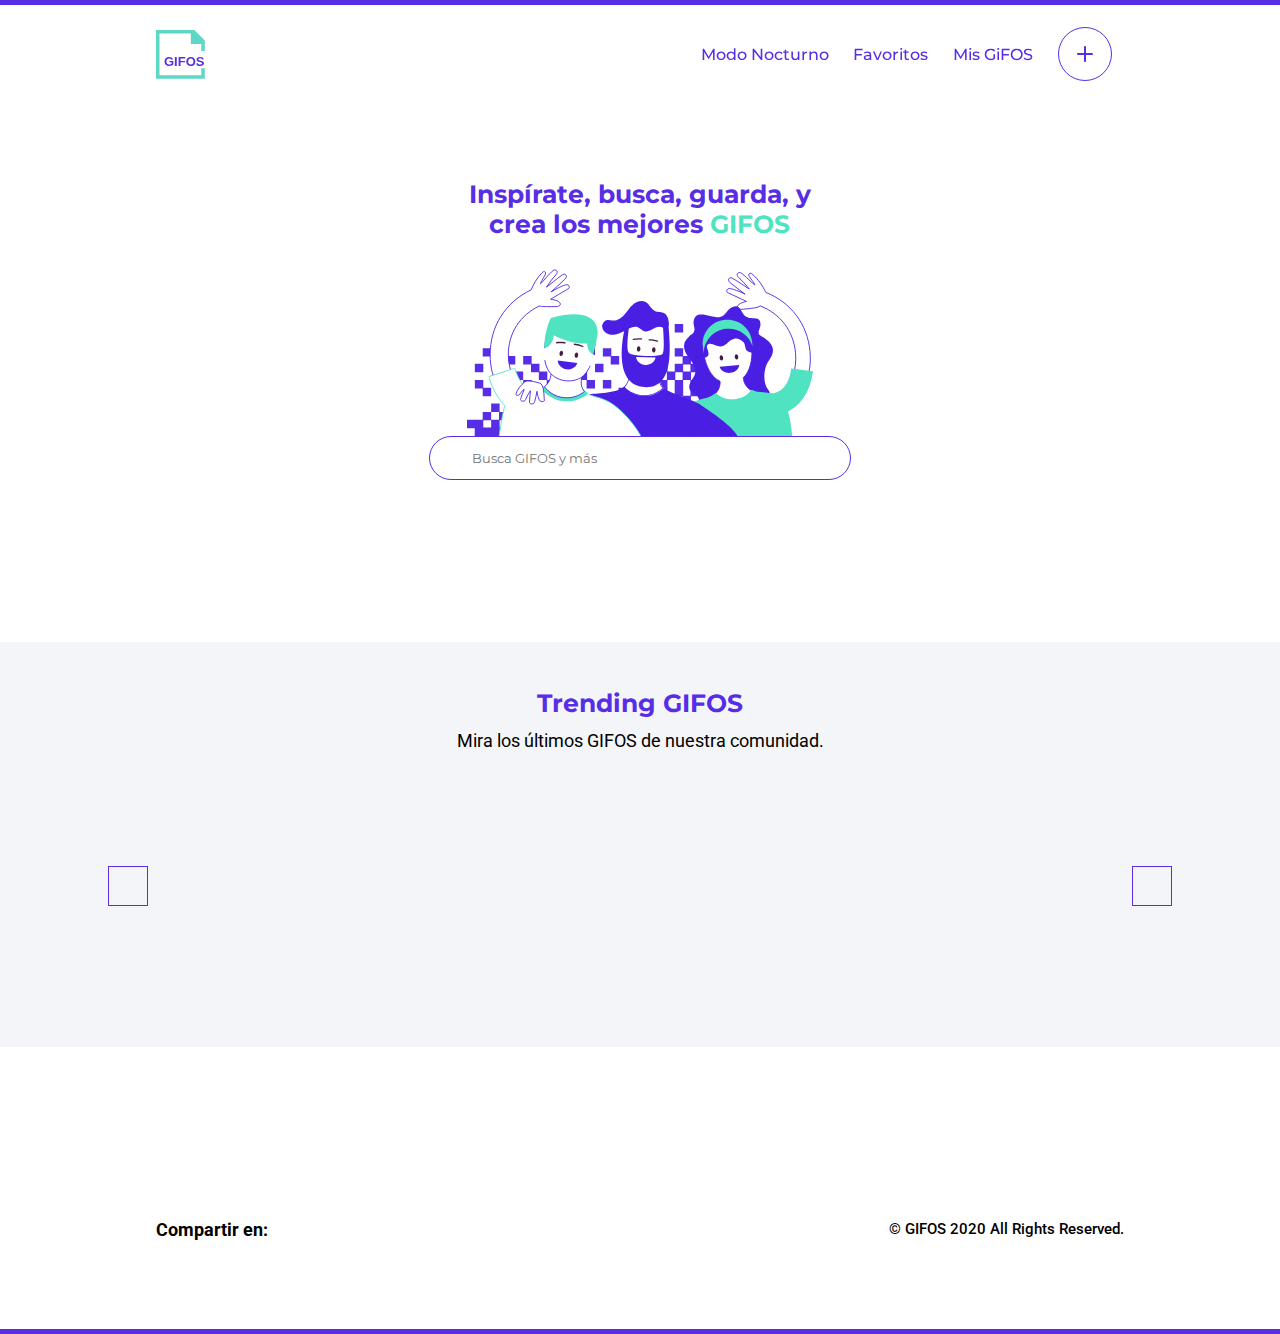
==== commit 39de58ce: "Termina el desarrollo de la feature upload gifos" ====
--- a/index.html
+++ b/index.html
@@ -129,9 +129,10 @@
     <footer>
         <h2>Compartir en:</h2>
         <div class="social_media">
-            <i class="fab fa-facebook-f"></i>
-            <i class="fab fa-twitter"></i>
-            <i class="fab fa-instagram"></i>        </div>
+            <i class="fab fa-facebook-f" onclick="window.location.href = 'https://www.facebook.com/GIPHY'"></i>
+            <i class="fab fa-twitter" onclick="window.location.href = 'https://twitter.com/giphy?lang=es'"></i>
+            <i class="fab fa-instagram" onclick="window.location.href = 'https://www.instagram.com/giphy/'"></i>   
+        </div>
         <p>© GIFOS 2020 All Rights Reserved.</p>
     </footer>
     <div class="bar"></div>
--- a/style/basics_styles/style.css
+++ b/style/basics_styles/style.css
@@ -591,98 +591,432 @@
   color: white;
 }
 
-.main_upload #comenzar, .main_upload .capturar, .main_upload #stop, .main_upload #subir2 {
-  width: 8vw;
+.button_more {
   padding: 12px;
   border-radius: 25px;
 }
 
-.main_upload .section_a {
-  display: -webkit-box;
-  display: -ms-flexbox;
-  display: flex;
-  -webkit-box-align: center;
-      -ms-flex-align: center;
-          align-items: center;
-}
-
-.main_upload .section_a #subir {
+.container-create-gif {
+  min-height: 100%;
+}
+
+.record {
+  display: -webkit-box;
+  display: -ms-flexbox;
+  display: flex;
+  -webkit-box-orient: vertical;
+  -webkit-box-direction: normal;
+  -ms-flex-direction: column;
+  flex-direction: column;
+  -webkit-box-align: center;
+  -ms-flex-align: center;
+  align-items: center;
+  -ms-flex-wrap: wrap;
+  flex-wrap: wrap;
+}
+
+.record #button_list {
+  margin-top: -88px;
+  margin-bottom: 26px;
+}
+
+.animation__container {
+  display: -webkit-box;
+  display: -ms-flexbox;
+  display: flex;
+  -webkit-box-align: center;
+  -ms-flex-align: center;
+  align-items: center;
+  -webkit-transform: translate(-444px, 114px);
+  transform: translate(-444px, 114px);
+}
+
+.animation__container--luz {
+  height: 151px;
+  width: 91px;
+  -webkit-transform: translate(5px, 2px);
+  transform: translate(5px, 2px);
+  -webkit-animation: blink_light 1s ease infinite;
+  animation: blink_light 1s ease infinite;
+}
+
+.animation__container--wheels {
+  -webkit-transform: translate(-8px, 15px);
+  transform: translate(-8px, 15px);
+}
+
+.animation__container--wheels .animation__container--wheels_cinta1 {
+  width: 46px;
+  height: 46px;
+  -webkit-animation: turn 4s linear infinite;
+  animation: turn 4s linear infinite;
+}
+
+.animation__container--wheels .animation__container--wheels_cinta2 {
+  width: 64px;
+  height: 64px;
+  animation: turn 9s linear infinite reverse;
+}
+
+.animation__container--camera {
+  width: 123px;
+}
+
+@-webkit-keyframes turn {
+  from {
+    -webkit-transform: rotate(0deg);
+    transform: rotate(0deg);
+  }
+  to {
+    -webkit-transform: rotate(359deg);
+    transform: rotate(359deg);
+  }
+}
+
+@keyframes turn {
+  from {
+    -webkit-transform: rotate(0deg);
+    transform: rotate(0deg);
+  }
+  to {
+    -webkit-transform: rotate(359deg);
+    transform: rotate(359deg);
+  }
+}
+
+@-webkit-keyframes blink_light {
+  from {
+    opacity: 0.9;
+  }
+  to {
+    opacity: 0.4;
+  }
+}
+
+@keyframes blink_light {
+  from {
+    opacity: 0.9;
+  }
+  to {
+    opacity: 0.4;
+  }
+}
+
+.record__container {
+  width: 668px;
+  height: 390px;
+  border: 1px solid #572EE5;
+  position: relative;
   display: -webkit-box;
   display: -ms-flexbox;
   display: flex;
   -webkit-box-pack: center;
-      -ms-flex-pack: center;
-          justify-content: center;
-  -webkit-box-align: center;
-      -ms-flex-align: center;
-          align-items: center;
-  border: 1px solid;
-  width: 50vw;
-  height: 50vh;
-  margin: 10px 30px;
-  padding: 35px 108px;
-}
-
-.main_upload .section_a #subir video {
+  -ms-flex-pack: center;
+  justify-content: center;
+  -webkit-box-align: center;
+  -ms-flex-align: center;
+  align-items: center;
+  margin-top: -172px;
+}
+
+.record__container.night_mode {
+  border: 1px solid white;
+}
+
+.record__container_border {
+  width: 27px;
+  height: 25px;
+  background: transparent;
+  position: absolute;
+}
+
+.top {
+  border-top: 1px solid #50E3C2;
+  top: 20px;
+}
+
+.left {
+  border-left: 1px solid #50E3C2;
+  left: 20px;
+}
+
+.right {
+  border-right: 1px solid #50E3C2;
+  right: 20px;
+}
+
+.bottom {
+  border-bottom: 1px solid #50E3C2;
+  bottom: 20px;
+}
+
+.record__container--display {
   width: 480px;
   height: 320px;
-}
-
-.main_upload .section_a .pelicula_logo {
-  -ms-flex-item-align: end;
-      align-self: flex-end;
-}
-
-.main_upload .section_a .camara_logo {
-  padding-right: 50px;
-  height: 150px;
-}
-
-.main_upload .buttons {
+  position: relative;
+}
+
+.record__container--display.night_mode .record__container--display_messague h2 {
+  color: white;
+}
+
+.record__container--display.night_mode .record__container--display_messague p {
+  color: white;
+}
+
+.record_display_video {
+  width: 100%;
+  height: 100%;
+  -o-object-fit: cover;
+  object-fit: cover;
+}
+
+.record__container--display_cover {
+  background: rgba(87, 46, 229, 0.6);
+  padding: 12px;
+  position: absolute;
+  top: 0;
+  left: 0;
+  right: 0;
+  bottom: 0;
+  display: -ms-grid;
+  display: grid;
+  -ms-grid-columns: 74px auto 74px;
+  grid-template-columns: 74px auto 74px;
+}
+
+.record__container--display_messague {
+  width: 100%;
+  height: 100%;
   display: -webkit-box;
   display: -ms-flexbox;
   display: flex;
   -webkit-box-orient: vertical;
   -webkit-box-direction: normal;
-      -ms-flex-flow: column wrap;
-          flex-flow: column wrap;
-  -webkit-box-align: center;
-      -ms-flex-align: center;
-          align-items: center;
-}
-
-.main_upload .buttons .paginator {
-  display: -webkit-box;
-  display: -ms-flexbox;
-  display: flex;
-  width: 12vw;
-  -webkit-box-pack: justify;
-      -ms-flex-pack: justify;
-          justify-content: space-between;
-  margin: 24px 0;
-}
-
-.main_upload .buttons .paginator p {
-  display: -webkit-box;
-  display: -ms-flexbox;
-  display: flex;
+  -ms-flex-direction: column;
+  flex-direction: column;
+  row-gap: 8px;
   -webkit-box-pack: center;
-      -ms-flex-pack: center;
-          justify-content: center;
-  -webkit-box-align: center;
-      -ms-flex-align: center;
-          align-items: center;
-  width: 40px;
-  height: 40px;
+  -ms-flex-pack: center;
+  justify-content: center;
+  -webkit-box-align: center;
+  -ms-flex-align: center;
+  align-items: center;
+}
+
+.record__container--display_messague h2 {
+  color: #572EE5;
+  font-size: 25px;
+  font-family: "Montserrat", sans-serif;
+}
+
+.record__container--display_messague h2 span {
+  color: #50E3C2;
+}
+
+.record__container--display_messague p {
+  font-family: "Roboto-Regular", "Roboto";
+  font-size: 16px;
+}
+
+.record__container--messague_check {
+  -ms-grid-column: 2;
+      grid-column-start: 2;
+  justify-self: center;
+  display: -webkit-box;
+  display: -ms-flexbox;
+  display: flex;
+  -webkit-box-orient: vertical;
+  -webkit-box-direction: normal;
+      -ms-flex-direction: column;
+          flex-direction: column;
+  -webkit-box-align: center;
+  -ms-flex-align: center;
+  align-items: center;
+  row-gap: 14px;
+}
+
+.record__container--messague_check #loader {
+  -webkit-animation: turn 3s linear infinite;
+  animation: turn 3s linear infinite;
+}
+
+.alself-center {
+  -ms-flex-item-align: center;
+  -ms-grid-row-align: center;
+  align-self: center;
+}
+
+.record__container--options {
+  -ms-grid-column: 3;
+      grid-column-start: 3;
+  display: -webkit-box;
+  display: -ms-flexbox;
+  display: flex;
+  -webkit-column-gap: 10px;
+  column-gap: 10px;
+}
+
+.record__container--options div {
+  width: 32px;
+  height: 32px;
+}
+
+.record__container--messague_check-text {
+  font-size: 15px;
+  font-family: "Montserrat", sans-serif;
+  font-weight: 800;
+  color: white;
+}
+
+#download-record {
+  background: url("/assets/icon-download.svg") center no-repeat;
+  background-size: cover;
+}
+
+#download-record:hover, #download-record:active {
+  background: url("/assets/icon-download-hover.svg");
+  background-size: cover;
+}
+
+#link-record {
+  background: url("/assets/icon-link-normal.svg");
+  background-size: cover;
+}
+
+#link-record:hover, #link-record:active {
+  background: url("/assets/icon-link-hover.svg");
+  background-size: cover;
+}
+
+.record__step-counter {
+  color: #572EE5;
+  font-family: "Montserrat", sans-serif;
+  font-size: 15px;
+  text-align: center;
+  -ms-grid-column: 5;
+      grid-column-start: 5;
+  display: none;
+}
+
+.record__step-counter.night_mode {
+  color: white;
+}
+
+.record_step-repeat {
+  color: #572EE5;
+  text-transform: uppercase;
+  font-family: "Montserrat", sans-serif;
+  font-size: 15px;
+  text-align: center;
+  -ms-grid-column: 5;
+      grid-column-start: 5;
+  cursor: pointer;
+  display: none;
+}
+
+.record_step-repeat:hover {
+  border-bottom: 2px solid #5ED7C6;
+}
+
+.record_step-repeat:active {
+  color: #9CAFC3;
+  border-bottom: none;
+}
+
+.record_step-repeat.night_mode {
+  color: white;
+}
+
+.block {
+  display: block;
+}
+
+.film_roll {
+  width: 142px;
+  height: 88px;
+  padding-left: 13px;
+  -webkit-transform: translate(470px, -110px);
+  transform: translate(470px, -110px);
+}
+
+.record__steps {
+  margin-top: 24px;
+  display: -ms-grid;
+  display: grid;
+  -ms-grid-rows: 1fr;
+  grid-template-rows: 1fr;
+  -ms-grid-columns: (1fr)[5];
+      grid-template-columns: repeat(5, 1fr);
+  -webkit-box-align: center;
+  -ms-flex-align: center;
+  align-items: center;
+}
+
+.record__steps--wrapper {
+  display: -webkit-box;
+  display: -ms-flexbox;
+  display: flex;
+  -webkit-column-gap: 26px;
+  column-gap: 26px;
+  -ms-grid-column: 3;
+      grid-column-start: 3;
+}
+
+.record__steps--wrapper.nigth_mode .record__steps-step {
+  border: 1px solid white;
+  color: white;
+}
+
+.record__steps--wrapper.nigth_mode .record__steps-step-active {
+  color: black;
+  background: white;
+}
+
+.record__steps-step {
+  width: 32px;
+  height: 32px;
   border-radius: 50%;
-  border: 1px solid;
-}
-
-.main_upload .buttons .divisor {
-  border: 3px solid;
-  width: 55vw;
-  border-radius: 5px;
-  margin: 0 0 24px 0;
+  border: 1px solid #572EE5;
+  display: -webkit-box;
+  display: -ms-flexbox;
+  display: flex;
+  -webkit-box-align: center;
+  -ms-flex-align: center;
+  align-items: center;
+  -webkit-box-pack: center;
+  -ms-flex-pack: center;
+  justify-content: center;
+  color: #572EE5;
+  font-family: "Roboto-Regular", "Roboto";
+  font-weight: 900;
+  font-size: 18px;
+}
+
+.record__steps-step-active {
+  color: white;
+  background: #572EE5;
+}
+
+/* .record__steps-step.night_mode {
+      border: 1px solid white;
+      color: white;
+  }
+  
+  .record__steps-step-active.night_mode {
+      color: black;
+      background: white;
+  } */
+.record__steps-divisor {
+  width: 795px;
+  height: 7px;
+  background: #572EE5;
+  margin: 20px 0px;
+  border-radius: 10px;
+}
+
+.record__steps-divisor.night_mode {
+  background: white;
 }
 
 footer {
@@ -726,98 +1060,432 @@
   font-weight: 500;
 }
 
-.main_upload #comenzar, .main_upload .capturar, .main_upload #stop, .main_upload #subir2 {
-  width: 8vw;
+.button_more {
   padding: 12px;
   border-radius: 25px;
 }
 
-.main_upload .section_a {
-  display: -webkit-box;
-  display: -ms-flexbox;
-  display: flex;
-  -webkit-box-align: center;
-      -ms-flex-align: center;
-          align-items: center;
-}
-
-.main_upload .section_a #subir {
+.container-create-gif {
+  min-height: 100%;
+}
+
+.record {
+  display: -webkit-box;
+  display: -ms-flexbox;
+  display: flex;
+  -webkit-box-orient: vertical;
+  -webkit-box-direction: normal;
+  -ms-flex-direction: column;
+  flex-direction: column;
+  -webkit-box-align: center;
+  -ms-flex-align: center;
+  align-items: center;
+  -ms-flex-wrap: wrap;
+  flex-wrap: wrap;
+}
+
+.record #button_list {
+  margin-top: -88px;
+  margin-bottom: 26px;
+}
+
+.animation__container {
+  display: -webkit-box;
+  display: -ms-flexbox;
+  display: flex;
+  -webkit-box-align: center;
+  -ms-flex-align: center;
+  align-items: center;
+  -webkit-transform: translate(-444px, 114px);
+  transform: translate(-444px, 114px);
+}
+
+.animation__container--luz {
+  height: 151px;
+  width: 91px;
+  -webkit-transform: translate(5px, 2px);
+  transform: translate(5px, 2px);
+  -webkit-animation: blink_light 1s ease infinite;
+  animation: blink_light 1s ease infinite;
+}
+
+.animation__container--wheels {
+  -webkit-transform: translate(-8px, 15px);
+  transform: translate(-8px, 15px);
+}
+
+.animation__container--wheels .animation__container--wheels_cinta1 {
+  width: 46px;
+  height: 46px;
+  -webkit-animation: turn 4s linear infinite;
+  animation: turn 4s linear infinite;
+}
+
+.animation__container--wheels .animation__container--wheels_cinta2 {
+  width: 64px;
+  height: 64px;
+  animation: turn 9s linear infinite reverse;
+}
+
+.animation__container--camera {
+  width: 123px;
+}
+
+@-webkit-keyframes turn {
+  from {
+    -webkit-transform: rotate(0deg);
+    transform: rotate(0deg);
+  }
+  to {
+    -webkit-transform: rotate(359deg);
+    transform: rotate(359deg);
+  }
+}
+
+@keyframes turn {
+  from {
+    -webkit-transform: rotate(0deg);
+    transform: rotate(0deg);
+  }
+  to {
+    -webkit-transform: rotate(359deg);
+    transform: rotate(359deg);
+  }
+}
+
+@-webkit-keyframes blink_light {
+  from {
+    opacity: 0.9;
+  }
+  to {
+    opacity: 0.4;
+  }
+}
+
+@keyframes blink_light {
+  from {
+    opacity: 0.9;
+  }
+  to {
+    opacity: 0.4;
+  }
+}
+
+.record__container {
+  width: 668px;
+  height: 390px;
+  border: 1px solid #572EE5;
+  position: relative;
   display: -webkit-box;
   display: -ms-flexbox;
   display: flex;
   -webkit-box-pack: center;
-      -ms-flex-pack: center;
-          justify-content: center;
-  -webkit-box-align: center;
-      -ms-flex-align: center;
-          align-items: center;
-  border: 1px solid;
-  width: 50vw;
-  height: 50vh;
-  margin: 10px 30px;
-  padding: 35px 108px;
-}
-
-.main_upload .section_a #subir video {
+  -ms-flex-pack: center;
+  justify-content: center;
+  -webkit-box-align: center;
+  -ms-flex-align: center;
+  align-items: center;
+  margin-top: -172px;
+}
+
+.record__container.night_mode {
+  border: 1px solid white;
+}
+
+.record__container_border {
+  width: 27px;
+  height: 25px;
+  background: transparent;
+  position: absolute;
+}
+
+.top {
+  border-top: 1px solid #50E3C2;
+  top: 20px;
+}
+
+.left {
+  border-left: 1px solid #50E3C2;
+  left: 20px;
+}
+
+.right {
+  border-right: 1px solid #50E3C2;
+  right: 20px;
+}
+
+.bottom {
+  border-bottom: 1px solid #50E3C2;
+  bottom: 20px;
+}
+
+.record__container--display {
   width: 480px;
   height: 320px;
-}
-
-.main_upload .section_a .pelicula_logo {
-  -ms-flex-item-align: end;
-      align-self: flex-end;
-}
-
-.main_upload .section_a .camara_logo {
-  padding-right: 50px;
-  height: 150px;
-}
-
-.main_upload .buttons {
+  position: relative;
+}
+
+.record__container--display.night_mode .record__container--display_messague h2 {
+  color: white;
+}
+
+.record__container--display.night_mode .record__container--display_messague p {
+  color: white;
+}
+
+.record_display_video {
+  width: 100%;
+  height: 100%;
+  -o-object-fit: cover;
+  object-fit: cover;
+}
+
+.record__container--display_cover {
+  background: rgba(87, 46, 229, 0.6);
+  padding: 12px;
+  position: absolute;
+  top: 0;
+  left: 0;
+  right: 0;
+  bottom: 0;
+  display: -ms-grid;
+  display: grid;
+  -ms-grid-columns: 74px auto 74px;
+  grid-template-columns: 74px auto 74px;
+}
+
+.record__container--display_messague {
+  width: 100%;
+  height: 100%;
   display: -webkit-box;
   display: -ms-flexbox;
   display: flex;
   -webkit-box-orient: vertical;
   -webkit-box-direction: normal;
-      -ms-flex-flow: column wrap;
-          flex-flow: column wrap;
-  -webkit-box-align: center;
-      -ms-flex-align: center;
-          align-items: center;
-}
-
-.main_upload .buttons .paginator {
-  display: -webkit-box;
-  display: -ms-flexbox;
-  display: flex;
-  width: 12vw;
-  -webkit-box-pack: justify;
-      -ms-flex-pack: justify;
-          justify-content: space-between;
-  margin: 24px 0;
-}
-
-.main_upload .buttons .paginator p {
-  display: -webkit-box;
-  display: -ms-flexbox;
-  display: flex;
+  -ms-flex-direction: column;
+  flex-direction: column;
+  row-gap: 8px;
   -webkit-box-pack: center;
-      -ms-flex-pack: center;
-          justify-content: center;
-  -webkit-box-align: center;
-      -ms-flex-align: center;
-          align-items: center;
-  width: 40px;
-  height: 40px;
+  -ms-flex-pack: center;
+  justify-content: center;
+  -webkit-box-align: center;
+  -ms-flex-align: center;
+  align-items: center;
+}
+
+.record__container--display_messague h2 {
+  color: #572EE5;
+  font-size: 25px;
+  font-family: "Montserrat", sans-serif;
+}
+
+.record__container--display_messague h2 span {
+  color: #50E3C2;
+}
+
+.record__container--display_messague p {
+  font-family: "Roboto-Regular", "Roboto";
+  font-size: 16px;
+}
+
+.record__container--messague_check {
+  -ms-grid-column: 2;
+      grid-column-start: 2;
+  justify-self: center;
+  display: -webkit-box;
+  display: -ms-flexbox;
+  display: flex;
+  -webkit-box-orient: vertical;
+  -webkit-box-direction: normal;
+      -ms-flex-direction: column;
+          flex-direction: column;
+  -webkit-box-align: center;
+  -ms-flex-align: center;
+  align-items: center;
+  row-gap: 14px;
+}
+
+.record__container--messague_check #loader {
+  -webkit-animation: turn 3s linear infinite;
+  animation: turn 3s linear infinite;
+}
+
+.alself-center {
+  -ms-flex-item-align: center;
+  -ms-grid-row-align: center;
+  align-self: center;
+}
+
+.record__container--options {
+  -ms-grid-column: 3;
+      grid-column-start: 3;
+  display: -webkit-box;
+  display: -ms-flexbox;
+  display: flex;
+  -webkit-column-gap: 10px;
+  column-gap: 10px;
+}
+
+.record__container--options div {
+  width: 32px;
+  height: 32px;
+}
+
+.record__container--messague_check-text {
+  font-size: 15px;
+  font-family: "Montserrat", sans-serif;
+  font-weight: 800;
+  color: white;
+}
+
+#download-record {
+  background: url("/assets/icon-download.svg") center no-repeat;
+  background-size: cover;
+}
+
+#download-record:hover, #download-record:active {
+  background: url("/assets/icon-download-hover.svg");
+  background-size: cover;
+}
+
+#link-record {
+  background: url("/assets/icon-link-normal.svg");
+  background-size: cover;
+}
+
+#link-record:hover, #link-record:active {
+  background: url("/assets/icon-link-hover.svg");
+  background-size: cover;
+}
+
+.record__step-counter {
+  color: #572EE5;
+  font-family: "Montserrat", sans-serif;
+  font-size: 15px;
+  text-align: center;
+  -ms-grid-column: 5;
+      grid-column-start: 5;
+  display: none;
+}
+
+.record__step-counter.night_mode {
+  color: white;
+}
+
+.record_step-repeat {
+  color: #572EE5;
+  text-transform: uppercase;
+  font-family: "Montserrat", sans-serif;
+  font-size: 15px;
+  text-align: center;
+  -ms-grid-column: 5;
+      grid-column-start: 5;
+  cursor: pointer;
+  display: none;
+}
+
+.record_step-repeat:hover {
+  border-bottom: 2px solid #5ED7C6;
+}
+
+.record_step-repeat:active {
+  color: #9CAFC3;
+  border-bottom: none;
+}
+
+.record_step-repeat.night_mode {
+  color: white;
+}
+
+.block {
+  display: block;
+}
+
+.film_roll {
+  width: 142px;
+  height: 88px;
+  padding-left: 13px;
+  -webkit-transform: translate(470px, -110px);
+  transform: translate(470px, -110px);
+}
+
+.record__steps {
+  margin-top: 24px;
+  display: -ms-grid;
+  display: grid;
+  -ms-grid-rows: 1fr;
+  grid-template-rows: 1fr;
+  -ms-grid-columns: (1fr)[5];
+      grid-template-columns: repeat(5, 1fr);
+  -webkit-box-align: center;
+  -ms-flex-align: center;
+  align-items: center;
+}
+
+.record__steps--wrapper {
+  display: -webkit-box;
+  display: -ms-flexbox;
+  display: flex;
+  -webkit-column-gap: 26px;
+  column-gap: 26px;
+  -ms-grid-column: 3;
+      grid-column-start: 3;
+}
+
+.record__steps--wrapper.nigth_mode .record__steps-step {
+  border: 1px solid white;
+  color: white;
+}
+
+.record__steps--wrapper.nigth_mode .record__steps-step-active {
+  color: black;
+  background: white;
+}
+
+.record__steps-step {
+  width: 32px;
+  height: 32px;
   border-radius: 50%;
-  border: 1px solid;
-}
-
-.main_upload .buttons .divisor {
-  border: 3px solid;
-  width: 55vw;
-  border-radius: 5px;
-  margin: 0 0 24px 0;
+  border: 1px solid #572EE5;
+  display: -webkit-box;
+  display: -ms-flexbox;
+  display: flex;
+  -webkit-box-align: center;
+  -ms-flex-align: center;
+  align-items: center;
+  -webkit-box-pack: center;
+  -ms-flex-pack: center;
+  justify-content: center;
+  color: #572EE5;
+  font-family: "Roboto-Regular", "Roboto";
+  font-weight: 900;
+  font-size: 18px;
+}
+
+.record__steps-step-active {
+  color: white;
+  background: #572EE5;
+}
+
+/* .record__steps-step.night_mode {
+      border: 1px solid white;
+      color: white;
+  }
+  
+  .record__steps-step-active.night_mode {
+      color: black;
+      background: white;
+  } */
+.record__steps-divisor {
+  width: 795px;
+  height: 7px;
+  background: #572EE5;
+  margin: 20px 0px;
+  border-radius: 10px;
+}
+
+.record__steps-divisor.night_mode {
+  background: white;
 }
 
 /* Large devices (laptops/desktops, 768px and up) */
--- a/style/light_theme/light_theme.css
+++ b/style/light_theme/light_theme.css
@@ -66,18 +66,26 @@
   color: #572EE5;
 }
 
-.main_upload #comenzar, .main_upload .capturar, .main_upload #stop, .main_upload #subir2 {
+.button_more {
   color: #572EE5;
   border: 1px solid #572EE5;
 }
 
-.main_upload #comenzar:hover, .main_upload .capturar:hover, .main_upload #stop:hover, .main_upload #subir2:hover {
+.button_more:hover {
   background-color: #572EE5;
   color: white;
   cursor: pointer;
 }
 
-.main_upload .timer {
+.container-create-gif .button_controller {
+  border-color: #572EE5;
+}
+
+.container-create-gif .divisor {
+  border-color: #572EE5;
+}
+
+.container-create-gif .timer {
   color: #572EE5;
   font-weight: 500;
 }
